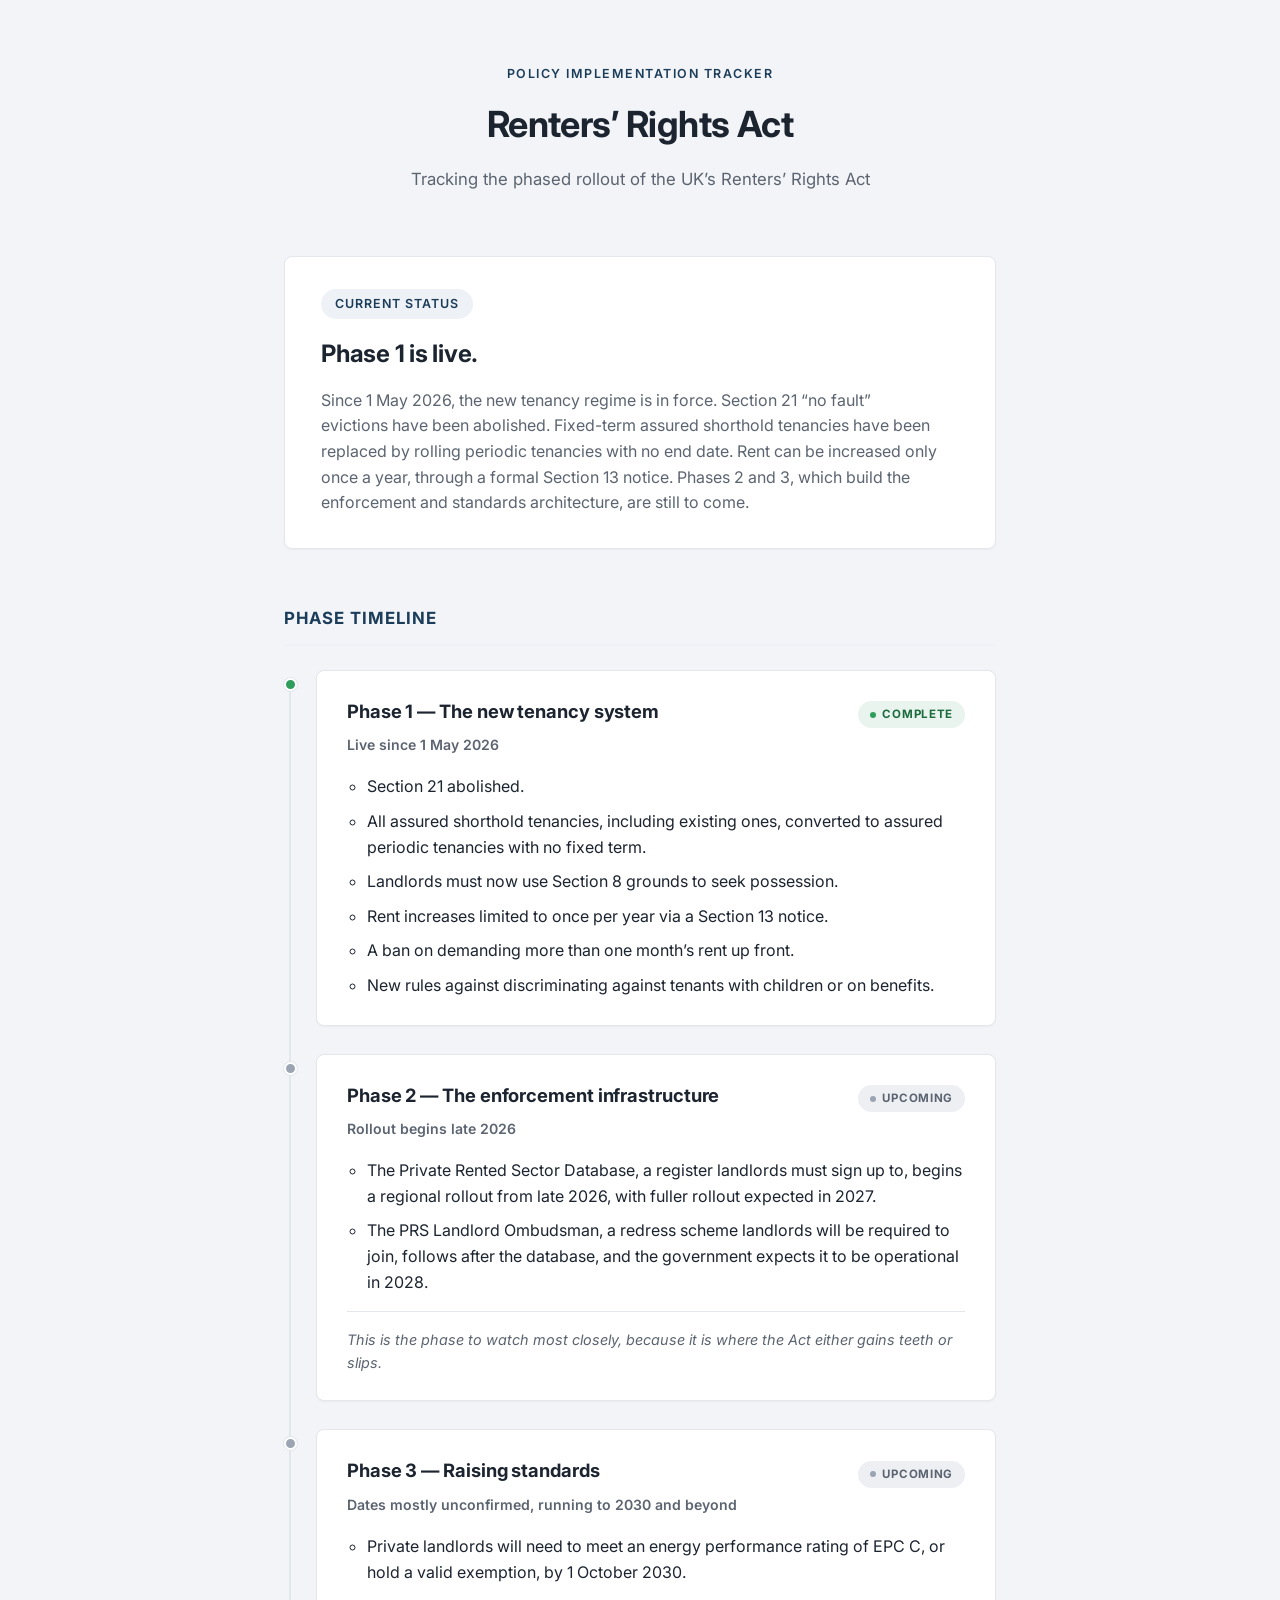
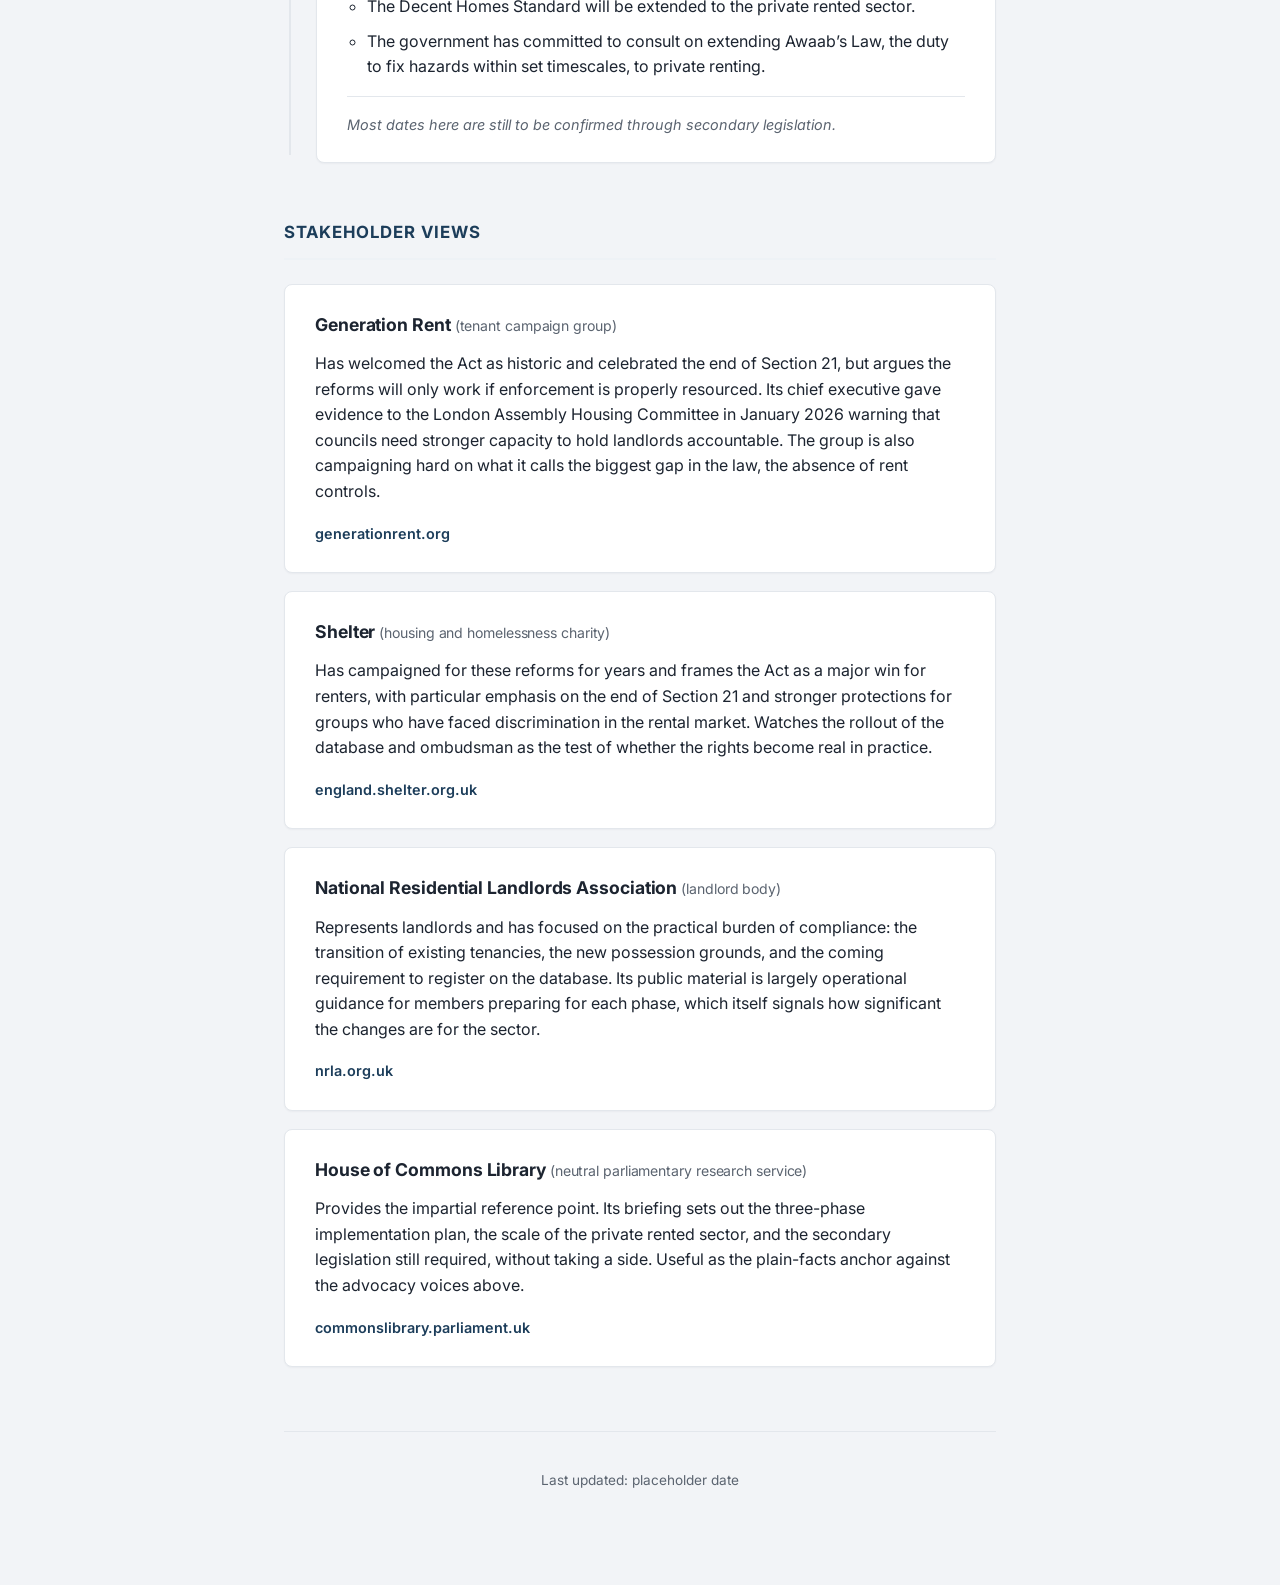
==== index.html @ 3b52de91 "Add files via upload" ====
<!DOCTYPE html>
<html lang="en">
<head>
  <meta charset="UTF-8">
  <meta name="viewport" content="width=device-width, initial-scale=1.0">
  <title>Renters&rsquo; Rights Act &mdash; Rollout Tracker</title>
  <link rel="preconnect" href="https://fonts.googleapis.com">
  <link rel="preconnect" href="https://fonts.gstatic.com" crossorigin>
  <link href="https://fonts.googleapis.com/css2?family=Inter:wght@400;500;600;700&display=swap" rel="stylesheet">
  <link rel="stylesheet" href="styles.css">
</head>
<body>
  <div class="page">
    <header class="page-header">
      <p class="eyebrow">Policy Implementation Tracker</p>
      <h1>Renters&rsquo; Rights Act</h1>
      <p class="subtitle">Tracking the phased rollout of the UK&rsquo;s Renters&rsquo; Rights Act</p>
    </header>

    <main>
      <section class="status-box" aria-labelledby="status-heading">
        <p class="status-tag">Current status</p>
        <h2 id="status-heading" class="status-headline">Phase 1 is live.</h2>
        <p class="status-detail">
          Since 1 May 2026, the new tenancy regime is in force. Section 21 &ldquo;no fault&rdquo;
          evictions have been abolished. Fixed-term assured shorthold tenancies have been
          replaced by rolling periodic tenancies with no end date. Rent can be increased only
          once a year, through a formal Section 13 notice. Phases 2 and 3, which build the
          enforcement and standards architecture, are still to come.
        </p>
      </section>

      <section class="timeline" aria-labelledby="timeline-heading">
        <h2 id="timeline-heading" class="section-heading">Phase Timeline</h2>

        <ol class="timeline-list">
          <li class="timeline-item">
            <span class="timeline-marker status-complete" aria-hidden="true"></span>
            <div class="timeline-card">
              <div class="timeline-card-header">
                <h3 class="timeline-title">Phase 1 &mdash; The new tenancy system</h3>
                <span class="status-badge status-complete">Complete</span>
              </div>
              <p class="timeline-meta">Live since 1 May 2026</p>
              <ul class="timeline-points">
                <li>Section 21 abolished.</li>
                <li>All assured shorthold tenancies, including existing ones, converted to assured periodic tenancies with no fixed term.</li>
                <li>Landlords must now use Section 8 grounds to seek possession.</li>
                <li>Rent increases limited to once per year via a Section 13 notice.</li>
                <li>A ban on demanding more than one month&rsquo;s rent up front.</li>
                <li>New rules against discriminating against tenants with children or on benefits.</li>
              </ul>
            </div>
          </li>

          <li class="timeline-item">
            <span class="timeline-marker status-upcoming" aria-hidden="true"></span>
            <div class="timeline-card">
              <div class="timeline-card-header">
                <h3 class="timeline-title">Phase 2 &mdash; The enforcement infrastructure</h3>
                <span class="status-badge status-upcoming">Upcoming</span>
              </div>
              <p class="timeline-meta">Rollout begins late 2026</p>
              <ul class="timeline-points">
                <li>The Private Rented Sector Database, a register landlords must sign up to, begins a regional rollout from late 2026, with fuller rollout expected in 2027.</li>
                <li>The PRS Landlord Ombudsman, a redress scheme landlords will be required to join, follows after the database, and the government expects it to be operational in 2028.</li>
              </ul>
              <p class="timeline-note">This is the phase to watch most closely, because it is where the Act either gains teeth or slips.</p>
            </div>
          </li>

          <li class="timeline-item">
            <span class="timeline-marker status-upcoming" aria-hidden="true"></span>
            <div class="timeline-card">
              <div class="timeline-card-header">
                <h3 class="timeline-title">Phase 3 &mdash; Raising standards</h3>
                <span class="status-badge status-upcoming">Upcoming</span>
              </div>
              <p class="timeline-meta">Dates mostly unconfirmed, running to 2030 and beyond</p>
              <ul class="timeline-points">
                <li>Private landlords will need to meet an energy performance rating of EPC C, or hold a valid exemption, by 1 October 2030.</li>
                <li>The Decent Homes Standard will be extended to the private rented sector.</li>
                <li>The government has committed to consult on extending Awaab&rsquo;s Law, the duty to fix hazards within set timescales, to private renting.</li>
              </ul>
              <p class="timeline-note">Most dates here are still to be confirmed through secondary legislation.</p>
            </div>
          </li>
        </ol>
      </section>

      <section class="stakeholders" aria-labelledby="stakeholders-heading">
        <h2 id="stakeholders-heading" class="section-heading">Stakeholder Views</h2>

        <div class="stakeholder-list">
          <div class="stakeholder-card">
            <h3 class="stakeholder-name">Generation Rent <span class="stakeholder-role">(tenant campaign group)</span></h3>
            <p class="stakeholder-text">
              Has welcomed the Act as historic and celebrated the end of Section 21, but argues
              the reforms will only work if enforcement is properly resourced. Its chief
              executive gave evidence to the London Assembly Housing Committee in January 2026
              warning that councils need stronger capacity to hold landlords accountable. The
              group is also campaigning hard on what it calls the biggest gap in the law, the
              absence of rent controls.
            </p>
            <a class="stakeholder-link" href="https://www.generationrent.org" target="_blank" rel="noopener noreferrer">generationrent.org</a>
          </div>

          <div class="stakeholder-card">
            <h3 class="stakeholder-name">Shelter <span class="stakeholder-role">(housing and homelessness charity)</span></h3>
            <p class="stakeholder-text">
              Has campaigned for these reforms for years and frames the Act as a major win for
              renters, with particular emphasis on the end of Section 21 and stronger
              protections for groups who have faced discrimination in the rental market.
              Watches the rollout of the database and ombudsman as the test of whether the
              rights become real in practice.
            </p>
            <a class="stakeholder-link" href="https://england.shelter.org.uk" target="_blank" rel="noopener noreferrer">england.shelter.org.uk</a>
          </div>

          <div class="stakeholder-card">
            <h3 class="stakeholder-name">National Residential Landlords Association <span class="stakeholder-role">(landlord body)</span></h3>
            <p class="stakeholder-text">
              Represents landlords and has focused on the practical burden of compliance: the
              transition of existing tenancies, the new possession grounds, and the coming
              requirement to register on the database. Its public material is largely
              operational guidance for members preparing for each phase, which itself signals
              how significant the changes are for the sector.
            </p>
            <a class="stakeholder-link" href="https://www.nrla.org.uk" target="_blank" rel="noopener noreferrer">nrla.org.uk</a>
          </div>

          <div class="stakeholder-card">
            <h3 class="stakeholder-name">House of Commons Library <span class="stakeholder-role">(neutral parliamentary research service)</span></h3>
            <p class="stakeholder-text">
              Provides the impartial reference point. Its briefing sets out the three-phase
              implementation plan, the scale of the private rented sector, and the secondary
              legislation still required, without taking a side. Useful as the plain-facts
              anchor against the advocacy voices above.
            </p>
            <a class="stakeholder-link" href="https://commonslibrary.parliament.uk" target="_blank" rel="noopener noreferrer">commonslibrary.parliament.uk</a>
          </div>
        </div>
      </section>
    </main>

    <footer class="page-footer">
      <p>Last updated: placeholder date</p>
    </footer>
  </div>
</body>
</html>
---- styles.css ----
:root {
  --color-bg: #f2f4f7;
  --color-surface: #ffffff;
  --color-border: #e3e7ec;
  --color-text: #1c2430;
  --color-text-muted: #5b6470;

  --color-primary: #1c3d5a;
  --color-primary-muted: #eef2f6;

  --color-complete-bg: #e8f4ed;
  --color-complete-text: #1c6b3f;
  --color-complete-dot: #2f9e5c;

  --color-progress-bg: #fdf1de;
  --color-progress-text: #94590a;
  --color-progress-dot: #e0973a;

  --color-upcoming-bg: #edeff3;
  --color-upcoming-text: #5b6470;
  --color-upcoming-dot: #9aa4b2;

  --radius: 8px;
  --shadow: 0 1px 2px rgba(16, 24, 40, 0.04);
}

* {
  box-sizing: border-box;
}

body {
  margin: 0;
  background: var(--color-bg);
  color: var(--color-text);
  font-family: "Inter", -apple-system, BlinkMacSystemFont, "Segoe UI", Roboto, Helvetica, Arial, sans-serif;
  font-size: 16px;
  line-height: 1.6;
  -webkit-font-smoothing: antialiased;
}

.page {
  max-width: 760px;
  margin: 0 auto;
  padding: 64px 24px 80px;
}

/* Header */

.page-header {
  text-align: center;
  margin-bottom: 64px;
}

.eyebrow {
  margin: 0 0 12px;
  color: var(--color-primary);
  font-size: 0.78rem;
  font-weight: 600;
  text-transform: uppercase;
  letter-spacing: 0.12em;
}

.page-header h1 {
  font-size: 2.25rem;
  font-weight: 700;
  letter-spacing: -0.015em;
  margin: 0 0 12px;
  color: var(--color-text);
}

.subtitle {
  margin: 0 auto;
  max-width: 480px;
  color: var(--color-text-muted);
  font-size: 1.05rem;
}

/* Layout */

main {
  display: flex;
  flex-direction: column;
  gap: 56px;
}

.section-heading {
  font-size: 1.05rem;
  font-weight: 700;
  text-transform: uppercase;
  letter-spacing: 0.06em;
  color: var(--color-primary);
  margin: 0 0 24px;
  padding-bottom: 12px;
  border-bottom: 2px solid var(--color-primary-muted);
}

/* Status box */

.status-box {
  background: var(--color-surface);
  border: 1px solid var(--color-border);
  border-radius: var(--radius);
  box-shadow: var(--shadow);
  padding: 32px 36px;
}

.status-tag {
  display: inline-block;
  margin: 0 0 16px;
  padding: 5px 14px;
  background: var(--color-primary-muted);
  color: var(--color-primary);
  font-size: 0.78rem;
  font-weight: 600;
  text-transform: uppercase;
  letter-spacing: 0.08em;
  border-radius: 999px;
}

.status-headline {
  margin: 0 0 14px;
  font-size: 1.5rem;
  font-weight: 700;
  letter-spacing: -0.01em;
}

.status-detail {
  margin: 0;
  color: var(--color-text-muted);
  font-size: 1rem;
  max-width: 62ch;
}

/* Timeline */

.timeline-list {
  list-style: none;
  margin: 0;
  padding: 0 0 0 32px;
  position: relative;
}

.timeline-list::before {
  content: "";
  position: absolute;
  left: 5px;
  top: 8px;
  bottom: 8px;
  width: 2px;
  background: var(--color-border);
}

.timeline-item {
  position: relative;
  margin-bottom: 28px;
}

.timeline-item:last-child {
  margin-bottom: 0;
}

.timeline-marker {
  position: absolute;
  left: -32px;
  top: 8px;
  width: 13px;
  height: 13px;
  border-radius: 50%;
  border: 2px solid var(--color-surface);
  box-shadow: 0 0 0 1px var(--color-border);
}

.timeline-marker.status-complete {
  background: var(--color-complete-dot);
}

.timeline-marker.status-progress {
  background: var(--color-progress-dot);
}

.timeline-marker.status-upcoming {
  background: var(--color-upcoming-dot);
}

.timeline-card {
  background: var(--color-surface);
  border: 1px solid var(--color-border);
  border-radius: var(--radius);
  box-shadow: var(--shadow);
  padding: 26px 30px;
}

.timeline-card-header {
  display: flex;
  align-items: baseline;
  justify-content: space-between;
  gap: 16px;
  flex-wrap: wrap;
  margin-bottom: 6px;
}

.timeline-title {
  margin: 0;
  font-size: 1.15rem;
  font-weight: 700;
  letter-spacing: -0.005em;
}

.status-badge {
  flex-shrink: 0;
  display: inline-flex;
  align-items: center;
  gap: 6px;
  padding: 4px 12px;
  font-size: 0.72rem;
  font-weight: 700;
  text-transform: uppercase;
  letter-spacing: 0.06em;
  border-radius: 999px;
}

.status-badge::before {
  content: "";
  width: 6px;
  height: 6px;
  border-radius: 50%;
}

.status-badge.status-complete {
  background: var(--color-complete-bg);
  color: var(--color-complete-text);
}

.status-badge.status-complete::before {
  background: var(--color-complete-dot);
}

.status-badge.status-progress {
  background: var(--color-progress-bg);
  color: var(--color-progress-text);
}

.status-badge.status-progress::before {
  background: var(--color-progress-dot);
}

.status-badge.status-upcoming {
  background: var(--color-upcoming-bg);
  color: var(--color-upcoming-text);
}

.status-badge.status-upcoming::before {
  background: var(--color-upcoming-dot);
}

.timeline-meta {
  margin: 0 0 18px;
  color: var(--color-text-muted);
  font-size: 0.88rem;
  font-weight: 600;
}

.timeline-points {
  margin: 0;
  padding-left: 20px;
  color: var(--color-text);
}

.timeline-points li {
  margin-bottom: 9px;
}

.timeline-points li:last-child {
  margin-bottom: 0;
}

.timeline-note {
  margin: 16px 0 0;
  padding-top: 16px;
  border-top: 1px solid var(--color-border);
  color: var(--color-text-muted);
  font-size: 0.9rem;
  font-style: italic;
}

/* Stakeholders */

.stakeholder-list {
  display: flex;
  flex-direction: column;
  gap: 18px;
}

.stakeholder-card {
  background: var(--color-surface);
  border: 1px solid var(--color-border);
  border-radius: var(--radius);
  box-shadow: var(--shadow);
  padding: 26px 30px;
}

.stakeholder-name {
  margin: 0 0 12px;
  font-size: 1.1rem;
  font-weight: 700;
  letter-spacing: -0.005em;
}

.stakeholder-role {
  font-weight: 400;
  color: var(--color-text-muted);
  font-size: 0.88rem;
}

.stakeholder-text {
  margin: 0 0 16px;
  color: var(--color-text);
}

.stakeholder-link {
  display: inline-block;
  color: var(--color-primary);
  font-weight: 600;
  font-size: 0.9rem;
  text-decoration: none;
  border-bottom: 1px solid transparent;
}

.stakeholder-link:hover {
  border-bottom-color: var(--color-primary);
}

/* Footer */

.page-footer {
  margin-top: 64px;
  padding-top: 24px;
  border-top: 1px solid var(--color-border);
  text-align: center;
  color: var(--color-text-muted);
  font-size: 0.85rem;
}
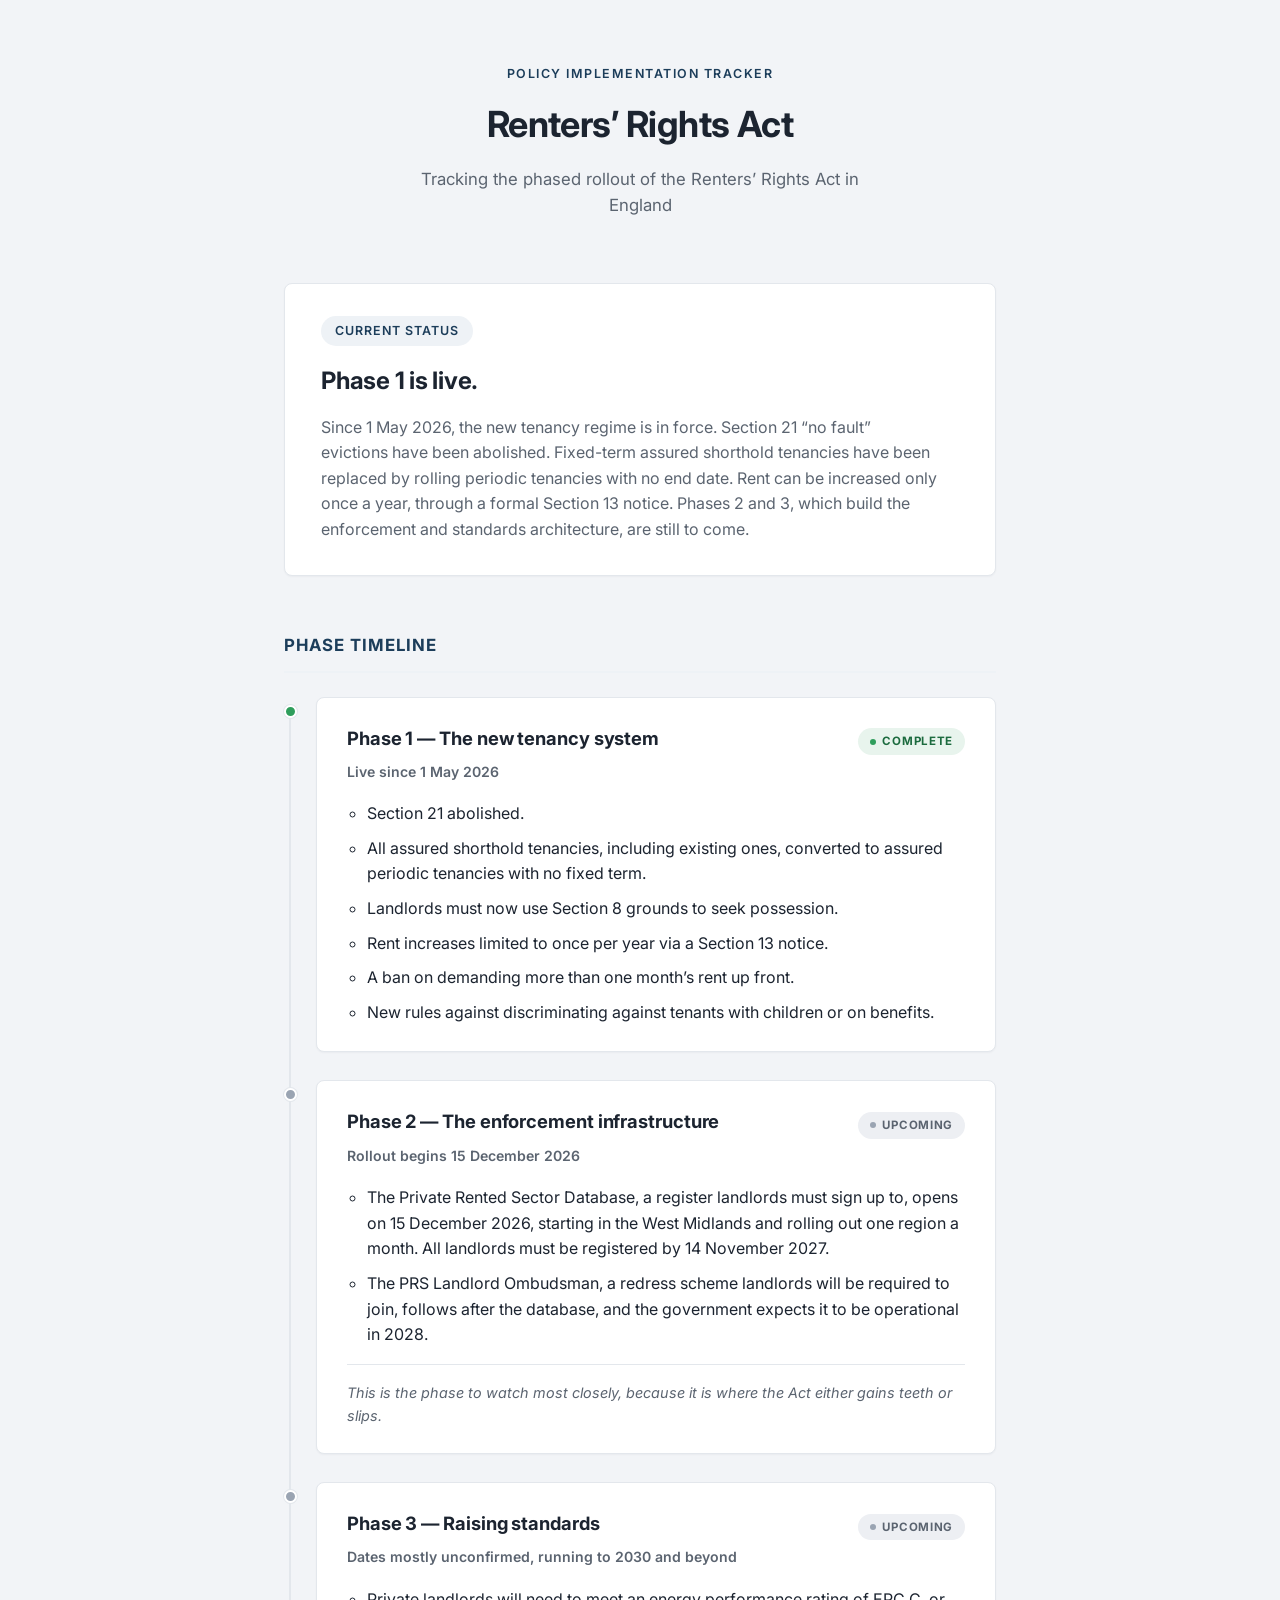
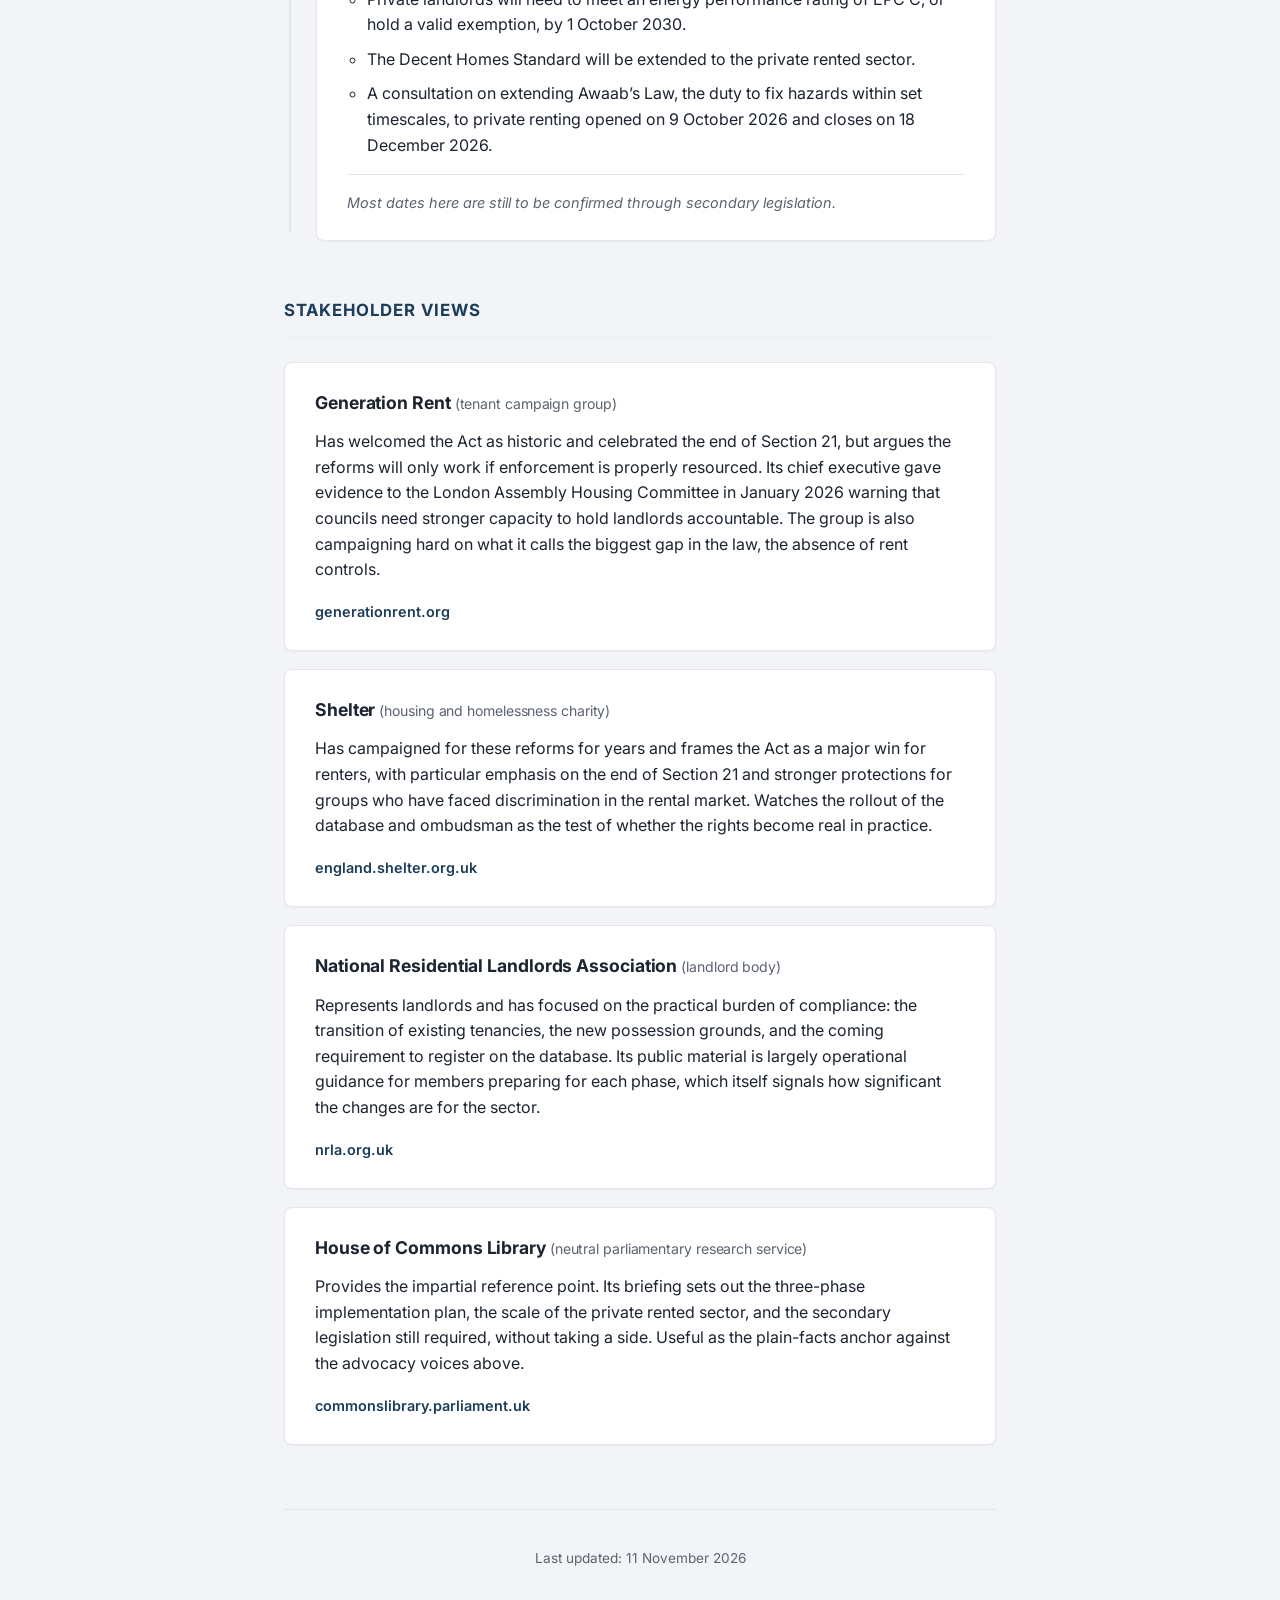
==== commit fa4d2d07: "Add files via upload" ====
--- a/index.html
+++ b/index.html
@@ -14,7 +14,7 @@
     <header class="page-header">
       <p class="eyebrow">Policy Implementation Tracker</p>
       <h1>Renters&rsquo; Rights Act</h1>
-      <p class="subtitle">Tracking the phased rollout of the UK&rsquo;s Renters&rsquo; Rights Act</p>
+      <p class="subtitle">Tracking the phased rollout of the Renters&rsquo; Rights Act in England</p>
     </header>
 
     <main>
@@ -60,9 +60,9 @@
                 <h3 class="timeline-title">Phase 2 &mdash; The enforcement infrastructure</h3>
                 <span class="status-badge status-upcoming">Upcoming</span>
               </div>
-              <p class="timeline-meta">Rollout begins late 2026</p>
+              <p class="timeline-meta">Rollout begins 15 December 2026</p>
               <ul class="timeline-points">
-                <li>The Private Rented Sector Database, a register landlords must sign up to, begins a regional rollout from late 2026, with fuller rollout expected in 2027.</li>
+                <li>The Private Rented Sector Database, a register landlords must sign up to, opens on 15 December 2026, starting in the West Midlands and rolling out one region a month. All landlords must be registered by 14 November 2027.</li>
                 <li>The PRS Landlord Ombudsman, a redress scheme landlords will be required to join, follows after the database, and the government expects it to be operational in 2028.</li>
               </ul>
               <p class="timeline-note">This is the phase to watch most closely, because it is where the Act either gains teeth or slips.</p>
@@ -80,7 +80,7 @@
               <ul class="timeline-points">
                 <li>Private landlords will need to meet an energy performance rating of EPC C, or hold a valid exemption, by 1 October 2030.</li>
                 <li>The Decent Homes Standard will be extended to the private rented sector.</li>
-                <li>The government has committed to consult on extending Awaab&rsquo;s Law, the duty to fix hazards within set timescales, to private renting.</li>
+                <li>A consultation on extending Awaab&rsquo;s Law, the duty to fix hazards within set timescales, to private renting opened on 9 October 2026 and closes on 18 December 2026.</li>
               </ul>
               <p class="timeline-note">Most dates here are still to be confirmed through secondary legislation.</p>
             </div>
@@ -144,7 +144,7 @@
     </main>
 
     <footer class="page-footer">
-      <p>Last updated: placeholder date</p>
+      <p>Last updated: 11 November 2026</p>
     </footer>
   </div>
 </body>
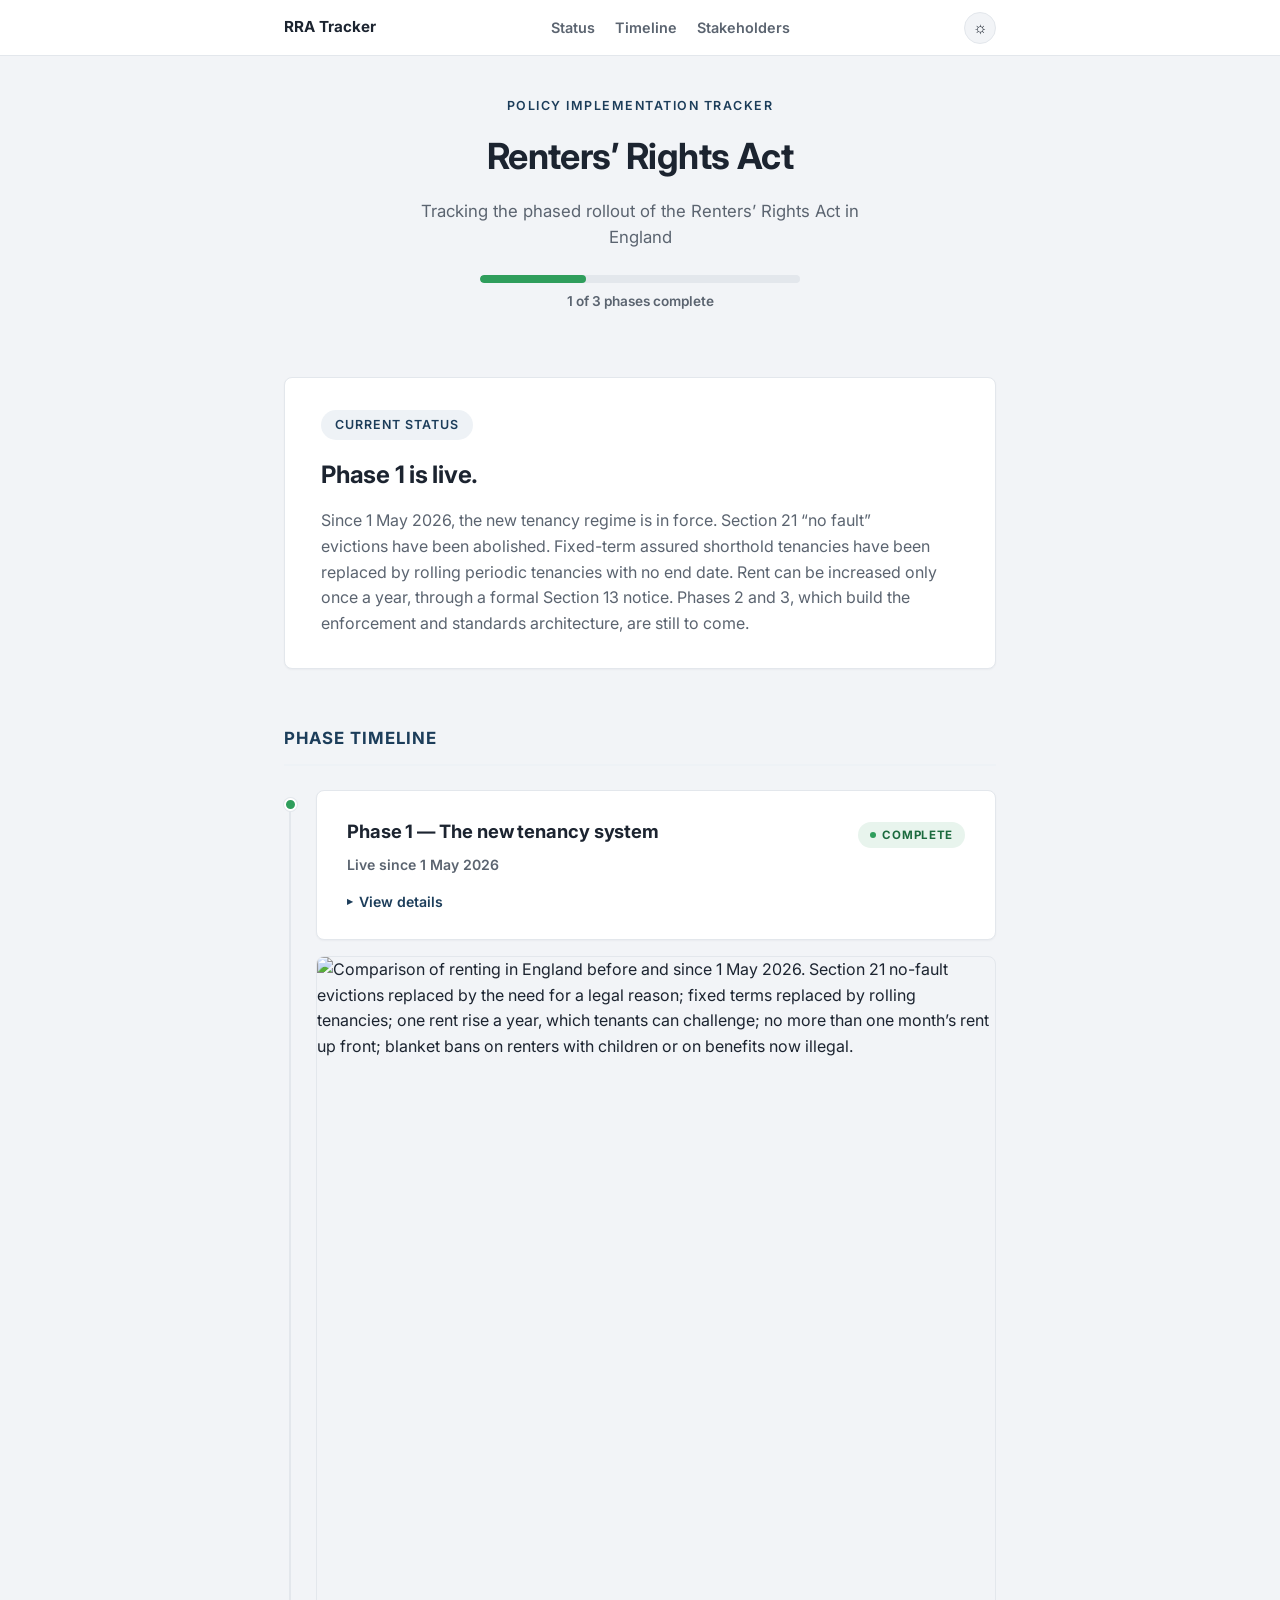
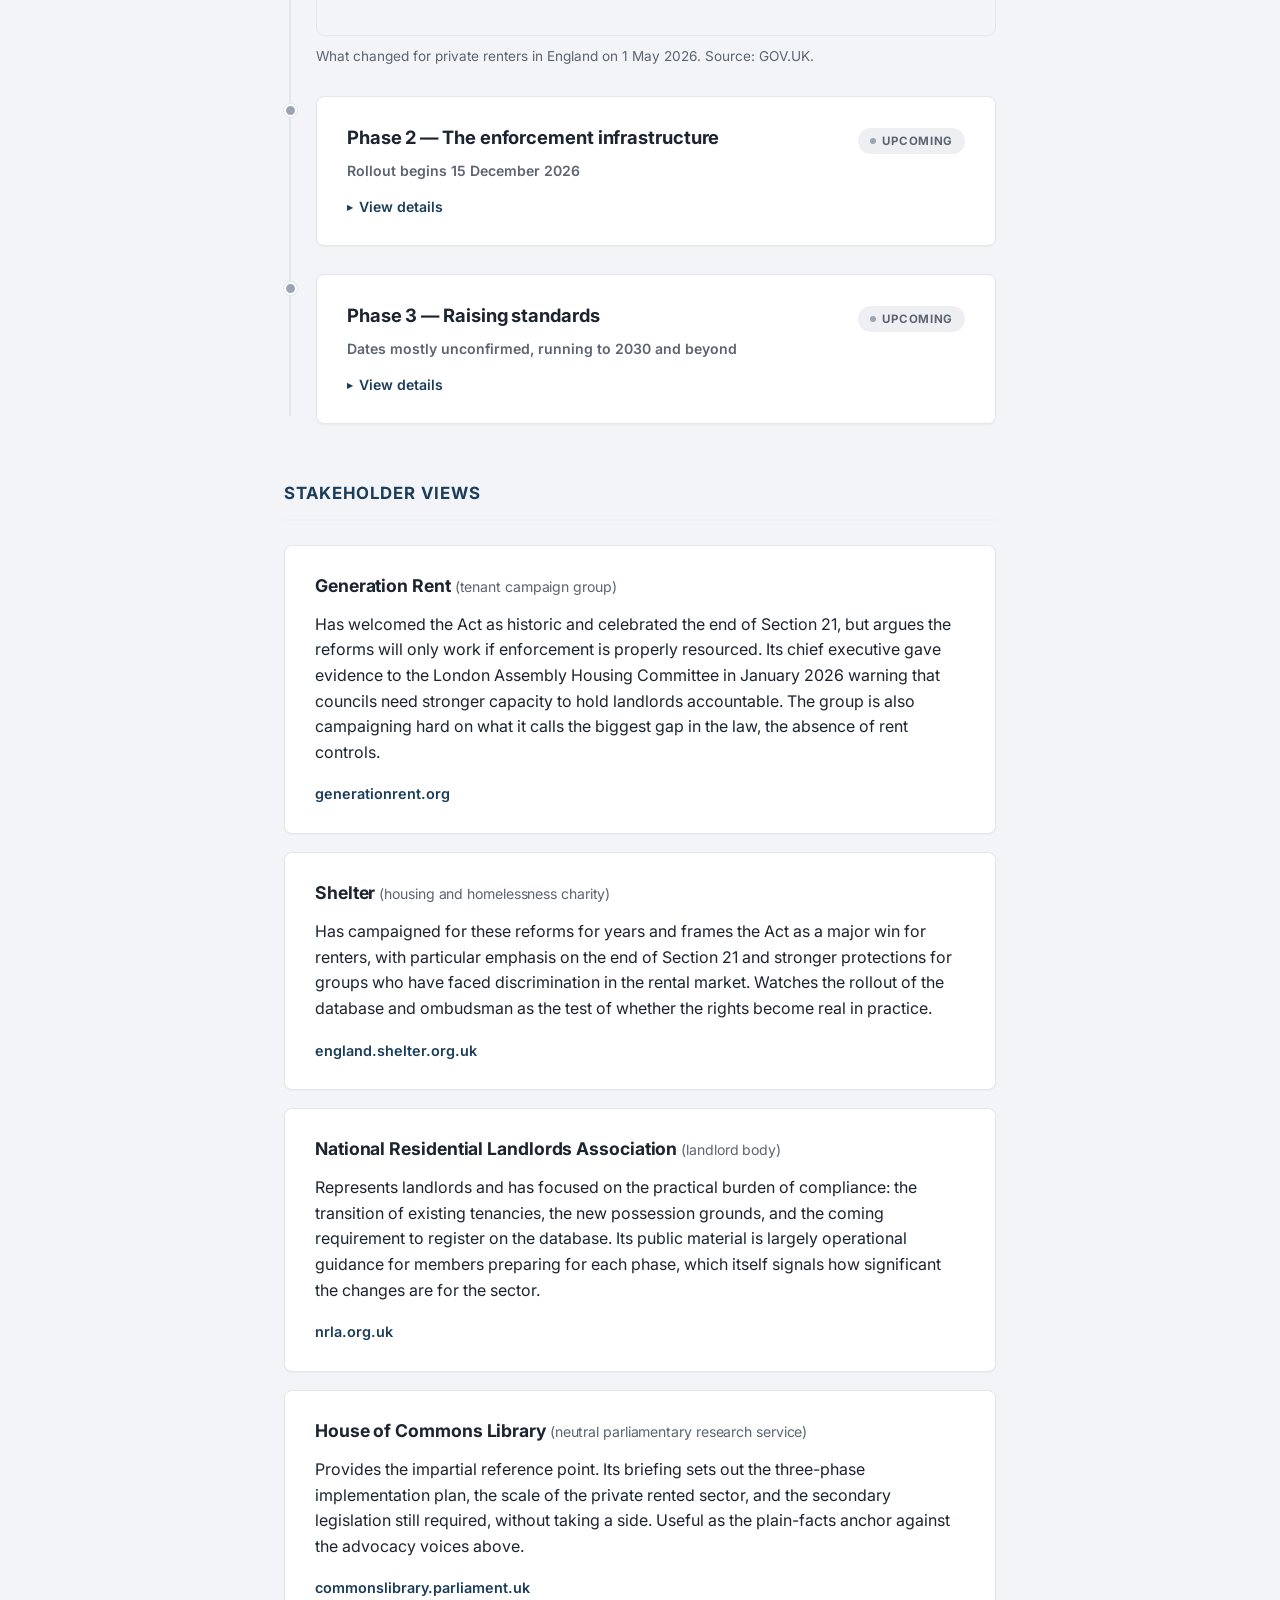
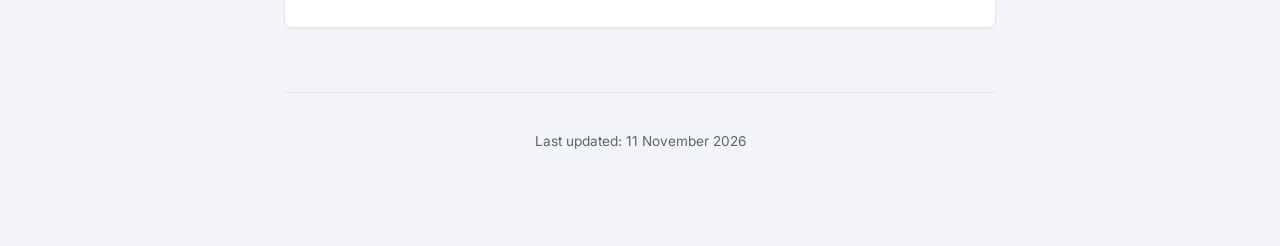
==== commit da78998f: "Add files via upload" ====
--- a/index.html
+++ b/index.html
@@ -8,17 +8,46 @@
   <link rel="preconnect" href="https://fonts.gstatic.com" crossorigin>
   <link href="https://fonts.googleapis.com/css2?family=Inter:wght@400;500;600;700&display=swap" rel="stylesheet">
   <link rel="stylesheet" href="styles.css">
+  <script>
+    /* Set theme before paint to avoid a flash of the wrong colour scheme. */
+    (function () {
+      var saved = localStorage.getItem("theme");
+      var theme = saved || (window.matchMedia("(prefers-color-scheme: dark)").matches ? "dark" : "light");
+      document.documentElement.setAttribute("data-theme", theme);
+    })();
+  </script>
 </head>
 <body>
-  <div class="page">
+  <nav class="site-nav">
+    <div class="site-nav-inner">
+      <a class="site-nav-brand" href="#top">RRA Tracker</a>
+      <div class="site-nav-links">
+        <a href="#status">Status</a>
+        <a href="#timeline">Timeline</a>
+        <a href="#stakeholders">Stakeholders</a>
+      </div>
+      <button id="theme-toggle" class="theme-toggle" type="button" aria-label="Toggle dark mode">
+        <span class="theme-toggle-icon" aria-hidden="true">&#9788;</span>
+      </button>
+    </div>
+  </nav>
+
+  <div class="page" id="top">
     <header class="page-header">
       <p class="eyebrow">Policy Implementation Tracker</p>
       <h1>Renters&rsquo; Rights Act</h1>
       <p class="subtitle">Tracking the phased rollout of the Renters&rsquo; Rights Act in England</p>
+
+      <div class="progress-summary" aria-label="Overall rollout progress">
+        <div class="progress-bar">
+          <div class="progress-fill" style="width: 33%;"></div>
+        </div>
+        <p class="progress-label">1 of 3 phases complete</p>
+      </div>
     </header>
 
     <main>
-      <section class="status-box" aria-labelledby="status-heading">
+      <section class="status-box" id="status" aria-labelledby="status-heading">
         <p class="status-tag">Current status</p>
         <h2 id="status-heading" class="status-headline">Phase 1 is live.</h2>
         <p class="status-detail">
@@ -30,7 +59,7 @@
         </p>
       </section>
 
-      <section class="timeline" aria-labelledby="timeline-heading">
+      <section class="timeline" id="timeline" aria-labelledby="timeline-heading">
         <h2 id="timeline-heading" class="section-heading">Phase Timeline</h2>
 
         <ol class="timeline-list">
@@ -42,15 +71,27 @@
                 <span class="status-badge status-complete">Complete</span>
               </div>
               <p class="timeline-meta">Live since 1 May 2026</p>
-              <ul class="timeline-points">
-                <li>Section 21 abolished.</li>
-                <li>All assured shorthold tenancies, including existing ones, converted to assured periodic tenancies with no fixed term.</li>
-                <li>Landlords must now use Section 8 grounds to seek possession.</li>
-                <li>Rent increases limited to once per year via a Section 13 notice.</li>
-                <li>A ban on demanding more than one month&rsquo;s rent up front.</li>
-                <li>New rules against discriminating against tenants with children or on benefits.</li>
-              </ul>
+              <details class="timeline-details">
+                <summary>View details</summary>
+                <ul class="timeline-points">
+                  <li>Section 21 abolished.</li>
+                  <li>All assured shorthold tenancies, including existing ones, converted to assured periodic tenancies with no fixed term.</li>
+                  <li>Landlords must now use Section 8 grounds to seek possession.</li>
+                  <li>Rent increases limited to once per year via a Section 13 notice.</li>
+                  <li>A ban on demanding more than one month&rsquo;s rent up front.</li>
+                  <li>New rules against discriminating against tenants with children or on benefits.</li>
+                </ul>
+              </details>
             </div>
+
+            <figure class="phase-figure">
+              <img
+                src="images/before-after-1-may-2026.png"
+                width="1080" height="1080"
+                loading="lazy"
+                alt="Comparison of renting in England before and since 1 May 2026. Section 21 no-fault evictions replaced by the need for a legal reason; fixed terms replaced by rolling tenancies; one rent rise a year, which tenants can challenge; no more than one month&rsquo;s rent up front; blanket bans on renters with children or on benefits now illegal.">
+              <figcaption>What changed for private renters in England on 1 May 2026. Source: GOV.UK.</figcaption>
+            </figure>
           </li>
 
           <li class="timeline-item">
@@ -61,11 +102,14 @@
                 <span class="status-badge status-upcoming">Upcoming</span>
               </div>
               <p class="timeline-meta">Rollout begins 15 December 2026</p>
-              <ul class="timeline-points">
-                <li>The Private Rented Sector Database, a register landlords must sign up to, opens on 15 December 2026, starting in the West Midlands and rolling out one region a month. All landlords must be registered by 14 November 2027.</li>
-                <li>The PRS Landlord Ombudsman, a redress scheme landlords will be required to join, follows after the database, and the government expects it to be operational in 2028.</li>
-              </ul>
-              <p class="timeline-note">This is the phase to watch most closely, because it is where the Act either gains teeth or slips.</p>
+              <details class="timeline-details">
+                <summary>View details</summary>
+                <ul class="timeline-points">
+                  <li>The Private Rented Sector Database, a register landlords must sign up to, opens on 15 December 2026, starting in the West Midlands and rolling out one region a month. All landlords must be registered by 14 November 2027.</li>
+                  <li>The PRS Landlord Ombudsman, a redress scheme landlords will be required to join, follows after the database, and the government expects it to be operational in 2028.</li>
+                </ul>
+                <p class="timeline-note">This is the phase to watch most closely, because it is where the Act either gains teeth or slips.</p>
+              </details>
             </div>
           </li>
 
@@ -77,18 +121,21 @@
                 <span class="status-badge status-upcoming">Upcoming</span>
               </div>
               <p class="timeline-meta">Dates mostly unconfirmed, running to 2030 and beyond</p>
-              <ul class="timeline-points">
-                <li>Private landlords will need to meet an energy performance rating of EPC C, or hold a valid exemption, by 1 October 2030.</li>
-                <li>The Decent Homes Standard will be extended to the private rented sector.</li>
-                <li>A consultation on extending Awaab&rsquo;s Law, the duty to fix hazards within set timescales, to private renting opened on 9 October 2026 and closes on 18 December 2026.</li>
-              </ul>
-              <p class="timeline-note">Most dates here are still to be confirmed through secondary legislation.</p>
+              <details class="timeline-details">
+                <summary>View details</summary>
+                <ul class="timeline-points">
+                  <li>Private landlords will need to meet an energy performance rating of EPC C, or hold a valid exemption, by 1 October 2030.</li>
+                  <li>The Decent Homes Standard will be extended to the private rented sector.</li>
+                  <li>A consultation on extending Awaab&rsquo;s Law, the duty to fix hazards within set timescales, to private renting opened on 9 October 2026 and closes on 18 December 2026.</li>
+                </ul>
+                <p class="timeline-note">Most dates here are still to be confirmed through secondary legislation.</p>
+              </details>
             </div>
           </li>
         </ol>
       </section>
 
-      <section class="stakeholders" aria-labelledby="stakeholders-heading">
+      <section class="stakeholders" id="stakeholders" aria-labelledby="stakeholders-heading">
         <h2 id="stakeholders-heading" class="section-heading">Stakeholder Views</h2>
 
         <div class="stakeholder-list">
@@ -147,5 +194,7 @@
       <p>Last updated: 11 November 2026</p>
     </footer>
   </div>
+
+  <script src="script.js"></script>
 </body>
 </html>
--- a/styles.css
+++ b/styles.css
@@ -22,10 +22,40 @@
 
   --radius: 8px;
   --shadow: 0 1px 2px rgba(16, 24, 40, 0.04);
+
+  --nav-height: 56px;
+}
+
+/* Dark theme palette. Toggled via the data-theme attribute on <html>. */
+:root[data-theme="dark"] {
+  --color-bg: #14181f;
+  --color-surface: #1c222c;
+  --color-border: #2c333f;
+  --color-text: #e7eaee;
+  --color-text-muted: #98a2b3;
+
+  --color-primary: #7fb0dd;
+  --color-primary-muted: #23303e;
+
+  --color-complete-bg: #17301f;
+  --color-complete-text: #5fcf8a;
+  --color-complete-dot: #3aa863;
+
+  --color-progress-bg: #362a12;
+  --color-progress-text: #f0b357;
+  --color-progress-dot: #e0973a;
+
+  --color-upcoming-bg: #262c36;
+  --color-upcoming-text: #98a2b3;
+  --color-upcoming-dot: #6b7480;
 }
 
 * {
   box-sizing: border-box;
+}
+
+html {
+  scroll-behavior: smooth;
 }
 
 body {
@@ -36,12 +66,117 @@
   font-size: 16px;
   line-height: 1.6;
   -webkit-font-smoothing: antialiased;
+  transition: background-color 0.2s ease, color 0.2s ease;
 }
 
 .page {
   max-width: 760px;
   margin: 0 auto;
-  padding: 64px 24px 80px;
+  padding: 40px 24px 80px;
+}
+
+/* Sticky nav */
+
+.site-nav {
+  position: sticky;
+  top: 0;
+  z-index: 10;
+  height: var(--nav-height);
+  background: var(--color-surface);
+  border-bottom: 1px solid var(--color-border);
+  transition: background-color 0.2s ease, border-color 0.2s ease;
+}
+
+.site-nav-inner {
+  max-width: 760px;
+  height: 100%;
+  margin: 0 auto;
+  padding: 0 24px;
+  display: flex;
+  align-items: center;
+  justify-content: space-between;
+  gap: 16px;
+}
+
+.site-nav-brand {
+  font-weight: 700;
+  font-size: 0.95rem;
+  color: var(--color-text);
+  text-decoration: none;
+  flex-shrink: 0;
+}
+
+.site-nav-links {
+  display: flex;
+  gap: 20px;
+  flex: 1;
+  justify-content: center;
+}
+
+.site-nav-links a {
+  color: var(--color-text-muted);
+  text-decoration: none;
+  font-size: 0.9rem;
+  font-weight: 600;
+}
+
+.site-nav-links a:hover {
+  color: var(--color-primary);
+}
+
+.theme-toggle {
+  flex-shrink: 0;
+  width: 32px;
+  height: 32px;
+  display: flex;
+  align-items: center;
+  justify-content: center;
+  border: 1px solid var(--color-border);
+  border-radius: 50%;
+  background: var(--color-bg);
+  color: var(--color-text);
+  cursor: pointer;
+  font-size: 1rem;
+  line-height: 1;
+  padding: 0;
+}
+
+.theme-toggle:hover {
+  border-color: var(--color-primary);
+}
+
+/* Anchor offset so the sticky nav doesn't cover section headings on jump */
+#status,
+#timeline,
+#stakeholders {
+  scroll-margin-top: calc(var(--nav-height) + 16px);
+}
+
+/* Progress summary */
+
+.progress-summary {
+  max-width: 320px;
+  margin: 24px auto 0;
+}
+
+.progress-bar {
+  height: 8px;
+  border-radius: 999px;
+  background: var(--color-border);
+  overflow: hidden;
+}
+
+.progress-fill {
+  height: 100%;
+  background: var(--color-complete-dot);
+  border-radius: 999px;
+}
+
+.progress-label {
+  margin: 8px 0 0;
+  color: var(--color-text-muted);
+  font-size: 0.85rem;
+  font-weight: 600;
 }
 
 /* Header */
@@ -102,6 +237,7 @@
   border-radius: var(--radius);
   box-shadow: var(--shadow);
   padding: 32px 36px;
+  transition: background-color 0.2s ease, border-color 0.2s ease;
 }
 
 .status-tag {
@@ -188,6 +324,7 @@
   border-radius: var(--radius);
   box-shadow: var(--shadow);
   padding: 26px 30px;
+  transition: background-color 0.2s ease, border-color 0.2s ease;
 }
 
 .timeline-card-header {
@@ -253,11 +390,64 @@
   background: var(--color-upcoming-dot);
 }
 
+.phase-figure {
+  margin: 16px 0 0;
+}
+
+.phase-figure img {
+  display: block;
+  width: 100%;
+  max-width: 700px;
+  height: auto;
+  border: 1px solid var(--color-border);
+  border-radius: var(--radius);
+}
+
+.phase-figure figcaption {
+  margin-top: 10px;
+  color: var(--color-text-muted);
+  font-size: 0.85rem;
+}
+
 .timeline-meta {
-  margin: 0 0 18px;
+  margin: 0 0 4px;
   color: var(--color-text-muted);
   font-size: 0.88rem;
   font-weight: 600;
+}
+
+.timeline-details {
+  margin-top: 10px;
+}
+
+.timeline-details summary {
+  cursor: pointer;
+  color: var(--color-primary);
+  font-size: 0.88rem;
+  font-weight: 600;
+  list-style: none;
+  display: inline-flex;
+  align-items: center;
+  gap: 6px;
+  user-select: none;
+}
+
+.timeline-details summary::-webkit-details-marker {
+  display: none;
+}
+
+.timeline-details summary::before {
+  content: "\25B8"; /* right-pointing triangle */
+  font-size: 0.7rem;
+  transition: transform 0.15s ease;
+}
+
+.timeline-details[open] summary::before {
+  transform: rotate(90deg);
+}
+
+.timeline-details[open] summary {
+  margin-bottom: 14px;
 }
 
 .timeline-points {
@@ -297,6 +487,7 @@
   border-radius: var(--radius);
   box-shadow: var(--shadow);
   padding: 26px 30px;
+  transition: background-color 0.2s ease, border-color 0.2s ease;
 }
 
 .stakeholder-name {
